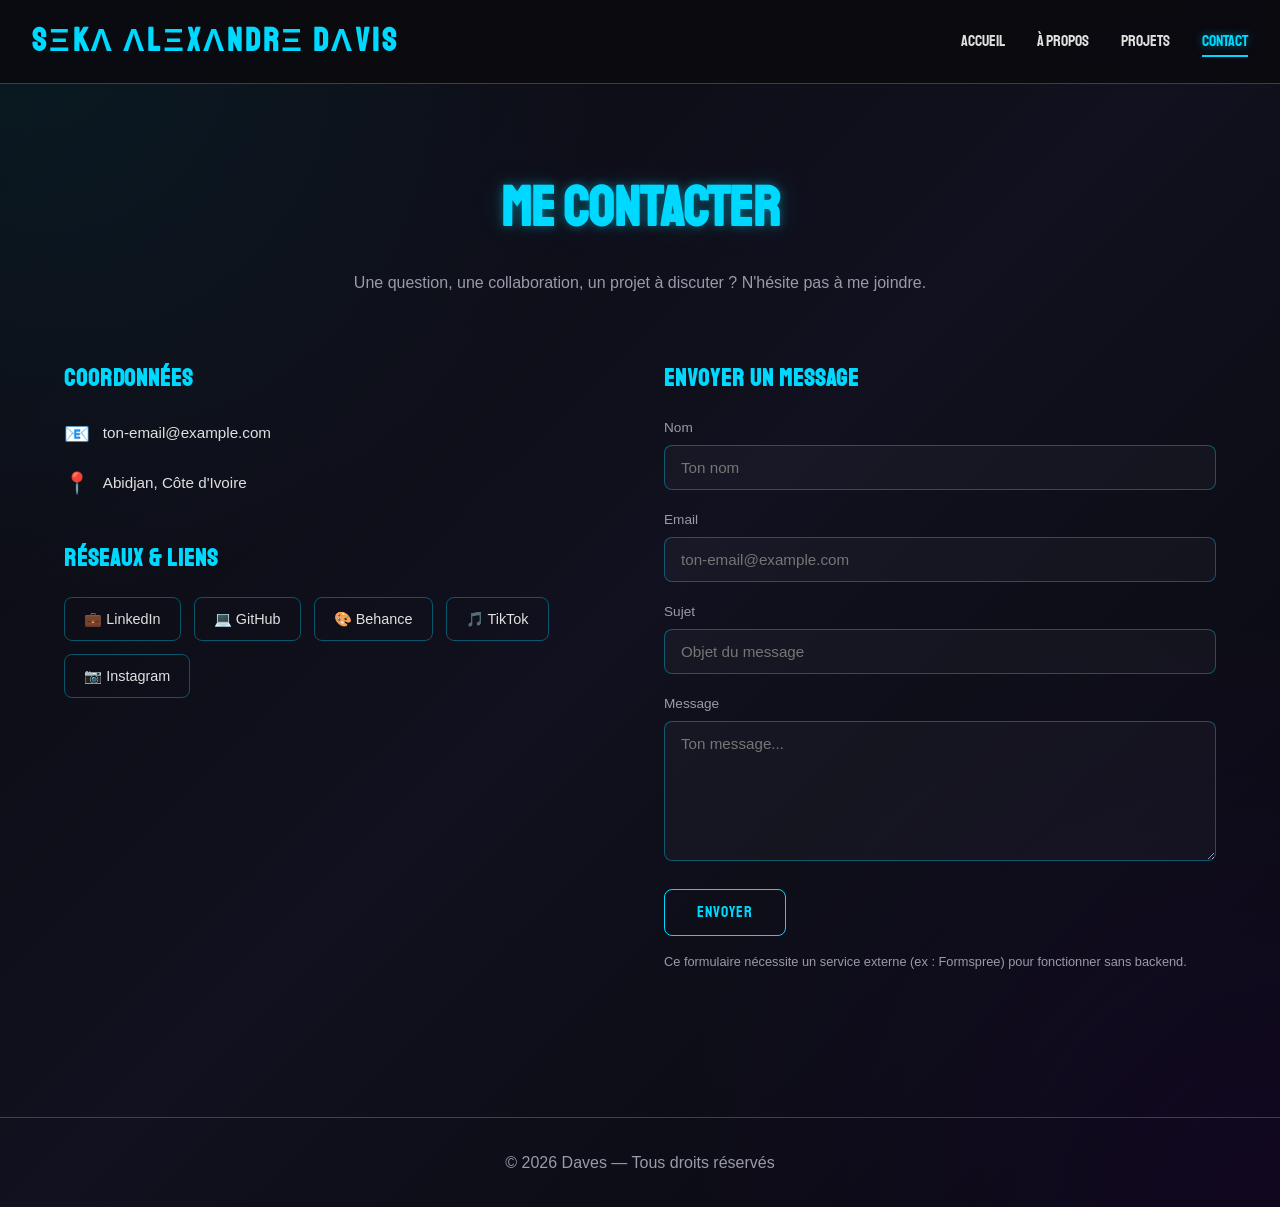
==== CONTACT.html @ 9a02a865 "first commit" ====
<!DOCTYPE html>
<html lang="fr">

<head>
    <!-- Page "Contact" : coordonnées, réseaux sociaux et formulaire de message -->
    <meta charset="UTF-8">
    <meta name="viewport" content="width=device-width, initial-scale=1.0">

    <title>Contact — Portfolio de Daves</title>

    <link rel="stylesheet" href="contact.css">

    <link rel="preconnect" href="https://fonts.googleapis.com">
    <link rel="preconnect" href="https://fonts.gstatic.com" crossorigin>

    <link href="https://fonts.googleapis.com/css2?family=Staatliches&display=swap" rel="stylesheet">
</head>

<body>

    <!-- En-tête avec titre et navigation (identique à index.html) -->
    <header>

        <h1 class="site-title">SΞKΛ ΛLΞXΛNDRΞ DΛVIS</h1>

        <nav class="main-nav">
            <ul>
                <li><a href="index.html">Accueil</a></li>
                <li><a href="EN-SAVOIR-PLUS.html">À propos</a></li>
                <li><a href="PROJETS.html">Projets</a></li>
                <li><a href="CONTACT.html" aria-current="page">Contact</a></li>
            </ul>
        </nav>

    </header>


    <!-- Contenu principal -->
    <main>

        <!-- Titre de la page -->
        <section class="page-header">
            <h2>Me contacter</h2>
            <p>Une question, une collaboration, un projet à discuter ? N'hésite pas à me joindre.</p>
        </section>

        <section class="contact-wrapper">

            <!-- Coordonnées et réseaux -->
            <div class="contact-info">

                <h3>Coordonnées</h3>

                <div class="contact-details">
                    <!-- Remplace par ta vraie adresse email -->
                    <div class="contact-item">
                        <span class="icon">📧</span>
                        <a href="mailto:ton-email@example.com">ton-email@example.com</a>
                    </div>

                    <div class="contact-item">
                        <span class="icon">📍</span>
                        <span>Abidjan, Côte d'Ivoire</span>
                    </div>

                    <!-- Optionnel : décommente et complète si tu veux partager un numéro -->
                    <!--
                    <div class="contact-item">
                        <span class="icon">📞</span>
                        <span>+225 00 00 00 00 00</span>
                    </div>
                    -->
                </div>

                <h3>Réseaux & liens</h3>

                <div class="social-links">
                    <!-- Remplace chaque href="#" par ton lien réel ; retire les lignes que tu n'utilises pas -->
                    <a href="#">💼 LinkedIn</a>
                    <a href="#">💻 GitHub</a>
                    <a href="#">🎨 Behance</a>
                    <a href="#">🎵 TikTok</a>
                    <a href="#">📷 Instagram</a>
                </div>

            </div>

            <!-- Formulaire de contact -->
            <div class="contact-form">

                <h3>Envoyer un message</h3>

                <!--
                    IMPORTANT : un site 100% HTML/CSS ne peut pas envoyer d'e-mail par lui-même.
                    Ce formulaire est prêt visuellement ; pour qu'il fonctionne réellement, deux options :
                    1) Remplace l'attribut action ci-dessous par l'URL fournie par un service gratuit
                       comme Formspree (https://formspree.io) ou Web3Forms.
                    2) En attendant, utilise simplement le lien e-mail ci-contre.
                -->
                <form action="#" method="POST">

                    <div>
                        <label for="nom">Nom</label>
                        <input type="text" id="nom" name="nom" placeholder="Ton nom" required>
                    </div>

                    <div>
                        <label for="email">Email</label>
                        <input type="email" id="email" name="email" placeholder="ton-email@example.com" required>
                    </div>

                    <div>
                        <label for="sujet">Sujet</label>
                        <input type="text" id="sujet" name="sujet" placeholder="Objet du message">
                    </div>

                    <div>
                        <label for="message">Message</label>
                        <textarea id="message" name="message" placeholder="Ton message..." required></textarea>
                    </div>

                    <button type="submit">Envoyer</button>

                </form>

                <p class="form-note">
                    Ce formulaire nécessite un service externe (ex : Formspree) pour fonctionner sans backend.
                </p>

            </div>

        </section>

    </main>


    <!-- Pied de page -->
    <footer>

        <p>&copy; 2026 Daves — Tous droits réservés</p>

    </footer>

</body>

</html>
---- contact.css ----
/* =========================
   VARIABLES
========================= */

:root {
    --bg-color: #0a0a0f;
    --bg-secondary: #11111a;
    --card-color: rgba(20, 20, 35, 0.75);

    --text-color: #e0e0e0;
    --text-muted: #9a9aa8;

    --accent-color: #00d9ff;
    --accent-secondary: #7a00ff;

    --border-color: rgba(0, 217, 255, 0.35);

    --max-width: 1200px;
}


/* =========================
   RESET
========================= */

* {
    box-sizing: border-box;
    margin: 0;
    padding: 0;
}

html {
    scroll-behavior: smooth;
}

body {
    min-height: 100vh;
    font-family: "Staatliches", Arial, sans-serif;

    background:
        radial-gradient(circle at top left, rgba(0, 217, 255, 0.08), transparent 35%),
        radial-gradient(circle at bottom right, rgba(122, 0, 255, 0.08), transparent 35%),
        linear-gradient(135deg, #0a0a0f, #11111f, #08080d);

    color: var(--text-color);
    line-height: 1.6;
}


/* =========================
   HEADER (identique sur toutes les pages)
========================= */

header {
    width: 100%;

    display: flex;
    justify-content: space-between;
    align-items: center;

    padding: 1rem 2rem;

    background: rgba(10, 10, 15, 0.9);

    border-bottom: 1px solid var(--border-color);

    position: sticky;
    top: 0;
    z-index: 1000;

    backdrop-filter: blur(10px);
}

.site-title {
    font-size: 2rem;
    letter-spacing: 3px;
    text-transform: uppercase;

    color: var(--accent-color);

    animation: colorChange 6s infinite alternate;

    cursor: default;
}

@keyframes colorChange {
    0% { color: #00d9ff; }
    25% { color: #ff00aa; }
    50% { color: #7a00ff; }
    75% { color: #00ff88; }
    100% { color: #00d9ff; }
}


/* =========================
   NAVIGATION
========================= */

.main-nav ul {
    list-style: none;
    display: flex;
    gap: 2rem;
}

.main-nav a {
    color: var(--text-color);
    text-decoration: none;
    font-size: 1rem;
    position: relative;

    transition:
        color 0.3s ease,
        text-shadow 0.3s ease;
}

.main-nav a::after {
    content: "";
    position: absolute;
    width: 0;
    height: 2px;
    left: 0;
    bottom: -6px;
    background: var(--accent-color);
    transition: width 0.3s ease;
}

.main-nav a:hover {
    color: var(--accent-color);
    text-shadow: 0 0 10px rgba(0, 217, 255, 0.5);
}

.main-nav a:hover::after {
    width: 100%;
}

/* Page actuelle (attribut aria-current="page" sur le lien "Contact") */
.main-nav a[aria-current="page"] {
    color: var(--accent-color);
    text-shadow: 0 0 10px rgba(0, 217, 255, 0.5);
}

.main-nav a[aria-current="page"]::after {
    width: 100%;
}


/* =========================
   CONTENU PRINCIPAL
========================= */

main {
    width: min(90%, var(--max-width));
    margin: auto;
}


/* =========================
   EN-TÊTE DE LA PAGE
========================= */

.page-header {
    padding: 5rem 1rem 2rem;
    text-align: center;
    animation: fadeIn 1s ease forwards;
}

.page-header h2 {
    font-size: clamp(2rem, 5vw, 3.5rem);
    color: var(--accent-color);
    margin-bottom: 1rem;

    text-shadow:
        0 0 10px rgba(0, 217, 255, 0.4),
        0 0 30px rgba(0, 217, 255, 0.15);
}

.page-header p {
    max-width: 700px;
    margin: 0 auto;
    font-family: Arial, sans-serif;
    color: var(--text-muted);
}

@keyframes fadeIn {
    from { opacity: 0; transform: translateY(25px); }
    to { opacity: 1; transform: translateY(0); }
}


/* =========================
   MISE EN PAGE (coordonnées + formulaire)
========================= */

.contact-wrapper {
    display: grid;
    grid-template-columns: 1fr 1fr;
    gap: 3rem;
    padding: 2rem 0 5rem;
    align-items: start;
}

.contact-info h3,
.contact-form h3 {
    color: var(--accent-color);
    font-size: 1.5rem;
    margin-bottom: 1.2rem;
    letter-spacing: 1px;
}


/* =========================
   COORDONNÉES
========================= */

.contact-details {
    display: flex;
    flex-direction: column;
    gap: 1rem;
    margin-bottom: 2.5rem;
}

.contact-item {
    display: flex;
    align-items: center;
    gap: 0.8rem;
    font-family: Arial, sans-serif;
    font-size: 0.95rem;
}

.contact-item a {
    color: var(--text-color);
    text-decoration: none;
    transition: color 0.3s ease;
}

.contact-item a:hover {
    color: var(--accent-color);
}

.contact-item .icon {
    font-size: 1.3rem;
}


/* Réseaux sociaux (liens à ajouter par Dave) */

.social-links {
    display: flex;
    flex-wrap: wrap;
    gap: 0.8rem;
}

.social-links a {
    display: inline-flex;
    align-items: center;
    gap: 0.5rem;
    padding: 0.6rem 1.2rem;

    border: 1px solid var(--border-color);
    border-radius: 8px;
    color: var(--text-color);
    text-decoration: none;

    font-family: Arial, sans-serif;
    font-size: 0.9rem;

    transition:
        border-color 0.3s ease,
        color 0.3s ease,
        transform 0.3s ease;
}

.social-links a:hover {
    border-color: var(--accent-color);
    color: var(--accent-color);
    transform: translateY(-3px);
}


/* =========================
   FORMULAIRE DE CONTACT
========================= */

.contact-form form {
    display: flex;
    flex-direction: column;
    gap: 1.2rem;
}

.contact-form label {
    display: block;
    font-family: Arial, sans-serif;
    font-size: 0.85rem;
    color: var(--text-muted);
    margin-bottom: 0.4rem;
}

.contact-form input,
.contact-form textarea {
    width: 100%;
    padding: 0.8rem 1rem;

    background: rgba(255, 255, 255, 0.03);
    border: 1px solid var(--border-color);
    border-radius: 8px;
    color: var(--text-color);

    font-family: Arial, sans-serif;
    font-size: 0.95rem;

    transition:
        border-color 0.3s ease,
        box-shadow 0.3s ease;
}

.contact-form input:focus,
.contact-form textarea:focus {
    outline: none;
    border-color: var(--accent-color);
    box-shadow: 0 0 10px rgba(0, 217, 255, 0.25);
}

.contact-form textarea {
    resize: vertical;
    min-height: 140px;
}

.contact-form button[type="submit"] {
    align-self: flex-start;
    padding: 0.8rem 2rem;

    border: 1px solid var(--accent-color);
    border-radius: 8px;
    background: transparent;
    color: var(--accent-color);

    font-family: "Staatliches", Arial, sans-serif;
    letter-spacing: 1px;
    font-size: 1rem;
    cursor: pointer;

    transition:
        background 0.3s ease,
        color 0.3s ease,
        transform 0.3s ease;
}

.contact-form button[type="submit"]:hover {
    background: var(--accent-color);
    color: #050509;
    transform: translateY(-3px);
}

.form-note {
    margin-top: 1rem;
    font-family: Arial, sans-serif;
    font-size: 0.8rem;
    color: var(--text-muted);
}


/* =========================
   FOOTER
========================= */

footer {
    text-align: center;
    padding: 2rem;
    margin-top: 4rem;

    border-top: 1px solid var(--border-color);
    color: var(--text-muted);
    font-family: Arial, sans-serif;
}


/* =========================
   RESPONSIVE
========================= */

@media (max-width: 768px) {

    header {
        flex-direction: column;
        gap: 1rem;
        padding: 1rem;
    }

    .site-title {
        font-size: 1.5rem;
        text-align: center;
    }

    .main-nav ul {
        gap: 1rem;
        flex-wrap: wrap;
        justify-content: center;
    }

    .main-nav a {
        font-size: 0.9rem;
    }

    .contact-wrapper {
        grid-template-columns: 1fr;
    }
}

@media (max-width: 480px) {

    .main-nav ul {
        gap: 0.7rem;
    }
}
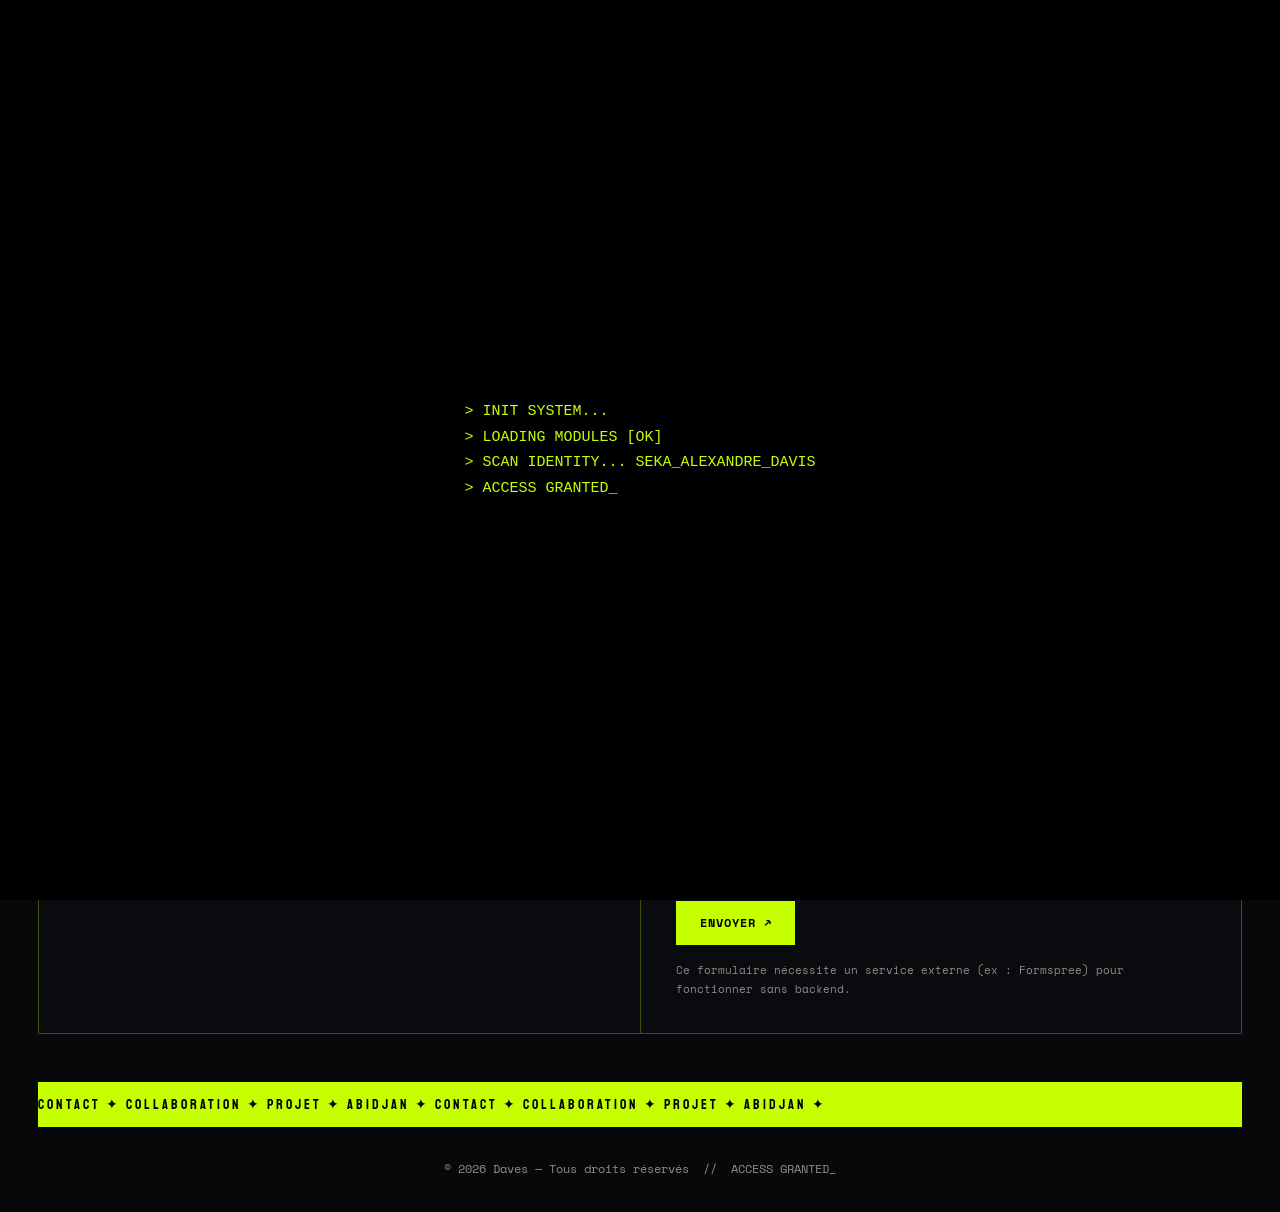
==== commit cc7b7cb8: "Mise à jour du site" ====
--- a/CONTACT.html
+++ b/CONTACT.html
@@ -1,146 +1,79 @@
 <!DOCTYPE html>
 <html lang="fr">
+<head>
+<meta charset="UTF-8">
+<meta name="viewport" content="width=device-width, initial-scale=1.0">
+<title>Contact — Portfolio de Daves</title>
+<link rel="preconnect" href="https://fonts.googleapis.com">
+<link rel="preconnect" href="https://fonts.gstatic.com" crossorigin>
+<link href="https://fonts.googleapis.com/css2?family=Space+Mono:wght@400;700&family=Staatliches&display=swap" rel="stylesheet">
+<link rel="stylesheet" href="cyber.css">
+</head>
+<body>
+<div id="boot"><pre></pre></div>
+<canvas id="rain"></canvas>
+<div id="cur"></div>
 
-<head>
-    <!-- Page "Contact" : coordonnées, réseaux sociaux et formulaire de message -->
-    <meta charset="UTF-8">
-    <meta name="viewport" content="width=device-width, initial-scale=1.0">
+<header>
+  <a href="index.html" class="logo">SAD_</a>
+  <nav class="main-nav"><ul>
+    <li><a href="index.html">Accueil</a></li>
+    <li><a href="EN-SAVOIR-PLUS.html">À propos</a></li>
+    <li><a href="PROJETS.html">Projets</a></li>
+    <li><a href="CONTACT.html" aria-current="page">Contact</a></li>
+  </ul></nav>
+  <div class="hd-right">
+    <div class="sys">SYS_TIME<br><b id="clock">--:--:--</b><br>UTC+0</div>
+    <a class="btn" href="CONTACT.html">Démarrer un projet ↗</a>
+  </div>
+</header>
 
-    <title>Contact — Portfolio de Daves</title>
+<main>
+  <section class="sec">
+    <div class="lbl"><i>/01</i>SUBSCRIBE TO SIGNAL</div>
+    <h2 style="font-size:clamp(2.4rem,6vw,4.5rem)" class="glitch" data-t="ME CONTACTER">ME CONTACTER</h2>
+    <p class="mut tagline" data-type="Une question, une collaboration, un projet ? Transmets le signal."><span></span></p>
+  </section>
 
-    <link rel="stylesheet" href="contact.css">
+  <section class="sec contact rv" style="padding:0">
+    <div>
+      <div class="lbl"><i>/02</i>COORDONNÉES</div>
+      <!-- Remplace par ta vraie adresse email -->
+      <div class="ci"><span>📧</span><a href="mailto:ton-email@example.com">ton-email@example.com</a></div>
+      <div class="ci"><span>📍</span><span>Abidjan, Côte d'Ivoire</span></div>
+      <!-- Optionnel : décommente pour un numéro
+      <div class="ci"><span>📞</span><span>+225 00 00 00 00 00</span></div> -->
 
-    <link rel="preconnect" href="https://fonts.googleapis.com">
-    <link rel="preconnect" href="https://fonts.gstatic.com" crossorigin>
+      <div class="lbl" style="margin-top:2rem"><i>/03</i>RÉSEAUX & LIENS</div>
+      <!-- Remplace chaque href="#" par ton lien réel ; retire ceux que tu n'utilises pas -->
+      <div class="links">
+        <a href="#" class="btn ghost" style="border-color:var(--line)">💼 LinkedIn</a>
+        <a href="#" class="btn ghost" style="border-color:var(--line)">💻 GitHub</a>
+        <a href="#" class="btn ghost" style="border-color:var(--line)">🎨 Behance</a>
+        <a href="#" class="btn ghost" style="border-color:var(--line)">🎵 TikTok</a>
+        <a href="#" class="btn ghost" style="border-color:var(--line)">📷 Instagram</a>
+      </div>
+      <span class="ok" style="margin-top:2rem">CHANNEL OPEN — ALL SYSTEMS OPERATIONAL</span>
+    </div>
 
-    <link href="https://fonts.googleapis.com/css2?family=Staatliches&display=swap" rel="stylesheet">
-</head>
+    <div>
+      <div class="lbl"><i>/04</i>ENVOYER UN MESSAGE</div>
+      <!-- Un site HTML/CSS seul ne peut pas envoyer d'e-mail : remplace action="#" par l'URL fournie par Formspree (formspree.io) ou Web3Forms. -->
+      <form action="#" method="POST">
+        <div><label for="nom">Nom</label><input type="text" id="nom" name="nom" placeholder="Ton nom" required></div>
+        <div><label for="email">Email</label><input type="email" id="email" name="email" placeholder="ton-email@example.com" required></div>
+        <div><label for="sujet">Sujet</label><input type="text" id="sujet" name="sujet" placeholder="Objet du message"></div>
+        <div><label for="message">Message</label><textarea id="message" name="message" placeholder="Ton message..." required></textarea></div>
+        <button type="submit" class="btn" style="align-self:flex-start">Envoyer ↗</button>
+      </form>
+      <p class="note">Ce formulaire nécessite un service externe (ex : Formspree) pour fonctionner sans backend.</p>
+    </div>
+  </section>
 
-<body>
+  <div class="ticker"><span>CONTACT ✦ COLLABORATION ✦ PROJET ✦ ABIDJAN ✦ CONTACT ✦ COLLABORATION ✦ PROJET ✦ ABIDJAN ✦ </span></div>
+</main>
 
-    <!-- En-tête avec titre et navigation (identique à index.html) -->
-    <header>
-
-        <h1 class="site-title">SΞKΛ ΛLΞXΛNDRΞ DΛVIS</h1>
-
-        <nav class="main-nav">
-            <ul>
-                <li><a href="index.html">Accueil</a></li>
-                <li><a href="EN-SAVOIR-PLUS.html">À propos</a></li>
-                <li><a href="PROJETS.html">Projets</a></li>
-                <li><a href="CONTACT.html" aria-current="page">Contact</a></li>
-            </ul>
-        </nav>
-
-    </header>
-
-
-    <!-- Contenu principal -->
-    <main>
-
-        <!-- Titre de la page -->
-        <section class="page-header">
-            <h2>Me contacter</h2>
-            <p>Une question, une collaboration, un projet à discuter ? N'hésite pas à me joindre.</p>
-        </section>
-
-        <section class="contact-wrapper">
-
-            <!-- Coordonnées et réseaux -->
-            <div class="contact-info">
-
-                <h3>Coordonnées</h3>
-
-                <div class="contact-details">
-                    <!-- Remplace par ta vraie adresse email -->
-                    <div class="contact-item">
-                        <span class="icon">📧</span>
-                        <a href="mailto:ton-email@example.com">ton-email@example.com</a>
-                    </div>
-
-                    <div class="contact-item">
-                        <span class="icon">📍</span>
-                        <span>Abidjan, Côte d'Ivoire</span>
-                    </div>
-
-                    <!-- Optionnel : décommente et complète si tu veux partager un numéro -->
-                    <!--
-                    <div class="contact-item">
-                        <span class="icon">📞</span>
-                        <span>+225 00 00 00 00 00</span>
-                    </div>
-                    -->
-                </div>
-
-                <h3>Réseaux & liens</h3>
-
-                <div class="social-links">
-                    <!-- Remplace chaque href="#" par ton lien réel ; retire les lignes que tu n'utilises pas -->
-                    <a href="#">💼 LinkedIn</a>
-                    <a href="#">💻 GitHub</a>
-                    <a href="#">🎨 Behance</a>
-                    <a href="#">🎵 TikTok</a>
-                    <a href="#">📷 Instagram</a>
-                </div>
-
-            </div>
-
-            <!-- Formulaire de contact -->
-            <div class="contact-form">
-
-                <h3>Envoyer un message</h3>
-
-                <!--
-                    IMPORTANT : un site 100% HTML/CSS ne peut pas envoyer d'e-mail par lui-même.
-                    Ce formulaire est prêt visuellement ; pour qu'il fonctionne réellement, deux options :
-                    1) Remplace l'attribut action ci-dessous par l'URL fournie par un service gratuit
-                       comme Formspree (https://formspree.io) ou Web3Forms.
-                    2) En attendant, utilise simplement le lien e-mail ci-contre.
-                -->
-                <form action="#" method="POST">
-
-                    <div>
-                        <label for="nom">Nom</label>
-                        <input type="text" id="nom" name="nom" placeholder="Ton nom" required>
-                    </div>
-
-                    <div>
-                        <label for="email">Email</label>
-                        <input type="email" id="email" name="email" placeholder="ton-email@example.com" required>
-                    </div>
-
-                    <div>
-                        <label for="sujet">Sujet</label>
-                        <input type="text" id="sujet" name="sujet" placeholder="Objet du message">
-                    </div>
-
-                    <div>
-                        <label for="message">Message</label>
-                        <textarea id="message" name="message" placeholder="Ton message..." required></textarea>
-                    </div>
-
-                    <button type="submit">Envoyer</button>
-
-                </form>
-
-                <p class="form-note">
-                    Ce formulaire nécessite un service externe (ex : Formspree) pour fonctionner sans backend.
-                </p>
-
-            </div>
-
-        </section>
-
-    </main>
-
-
-    <!-- Pied de page -->
-    <footer>
-
-        <p>&copy; 2026 Daves — Tous droits réservés</p>
-
-    </footer>
-
+<footer>&copy; 2026 Daves — Tous droits réservés &nbsp;//&nbsp; ACCESS GRANTED_</footer>
+<script src="cyber.js"></script>
 </body>
-
-</html>+</html>
--- a/cyber.css
+++ b/cyber.css
@@ -0,0 +1,114 @@
+/* ===== CYBER BRUTALISM — style commun à toutes les pages ===== */
+:root{--bg:#07080a;--panel:#0c0e11;--lime:#c6ff00;--txt:#e6e8e0;--mut:#8b8f84;--line:rgba(198,255,0,.28);--max:1280px}
+*{box-sizing:border-box;margin:0;padding:0}
+html{scroll-behavior:smooth}
+body{background:var(--bg);color:var(--txt);font-family:"Space Mono",monospace;font-size:14px;line-height:1.7;overflow-x:hidden;
+background-image:linear-gradient(var(--line) 1px,transparent 1px),linear-gradient(90deg,var(--line) 1px,transparent 1px);background-size:80px 80px;background-attachment:fixed;background-blend-mode:soft-light}
+body::before{content:"";position:fixed;inset:0;background:rgba(7,8,10,.93);z-index:-2}
+#rain{position:fixed;inset:0;z-index:-1;opacity:.18;pointer-events:none}
+body::after{content:"";position:fixed;inset:0;pointer-events:none;z-index:9998;background:repeating-linear-gradient(0deg,rgba(0,0,0,.18) 0 1px,transparent 1px 3px);animation:flick 6s infinite}
+@keyframes flick{0%,96%,100%{opacity:1}97%{opacity:.6}98%{opacity:1}99%{opacity:.7}}
+a{color:inherit;text-decoration:none}
+h1,h2,h3{font-family:"Staatliches",sans-serif;font-weight:400;text-transform:uppercase;letter-spacing:2px}
+.lime{color:var(--lime)}.mut{color:var(--mut)}
+/* boot */
+#boot{position:fixed;inset:0;background:#000;z-index:99999;display:flex;align-items:center;justify-content:center;color:var(--lime);font-size:15px;transition:opacity .6s,visibility .6s}
+#boot.off{opacity:0;visibility:hidden}
+#boot pre{white-space:pre-wrap;max-width:90vw}
+/* header */
+header{position:sticky;top:0;z-index:1000;display:flex;align-items:stretch;justify-content:space-between;background:rgba(7,8,10,.92);border-bottom:1px solid var(--line);backdrop-filter:blur(8px)}
+.logo{background:var(--lime);color:#000;font-family:"Staatliches";font-size:1.5rem;letter-spacing:3px;padding:.7rem 1.3rem;margin:.6rem 1.2rem;animation:pulse 3s infinite}
+@keyframes pulse{50%{box-shadow:0 0 22px rgba(198,255,0,.6)}}
+.main-nav{display:flex;align-items:center}
+.main-nav ul{list-style:none;display:flex;gap:1.6rem;align-items:center}
+.main-nav li+li::before{content:"+";color:var(--lime);margin-right:1.6rem}
+.main-nav a{font-size:.8rem;text-transform:uppercase;letter-spacing:2px;position:relative;padding:.3rem 0}
+.main-nav a::after{content:"";position:absolute;left:0;bottom:0;height:2px;width:0;background:var(--lime);transition:width .3s}
+.main-nav a:hover,.main-nav a[aria-current]{color:var(--lime)}
+.main-nav a:hover::after,.main-nav a[aria-current]::after{width:100%}
+.hd-right{display:flex;align-items:center;gap:1rem}
+.sys{border-left:1px solid var(--line);padding:.5rem 1rem;font-size:.7rem;line-height:1.4;color:var(--mut)}.sys b{color:var(--txt);font-weight:400}
+.btn{display:inline-flex;align-items:center;gap:.8rem;background:var(--lime);color:#000;padding:.8rem 1.4rem;font-size:.75rem;text-transform:uppercase;letter-spacing:1px;font-weight:700;border:1px solid var(--lime);transition:.25s;position:relative;overflow:hidden;cursor:pointer;font-family:inherit}
+.btn:hover{background:transparent;color:var(--lime);box-shadow:0 0 22px rgba(198,255,0,.4);transform:translate(-3px,-3px)}
+.btn.ghost{background:transparent;color:var(--txt);border-color:transparent}.btn.ghost:hover{color:var(--lime);border-color:var(--lime)}
+.hd-right .btn{margin-right:1.2rem}
+main{width:min(94%,var(--max));margin:auto}
+/* sections numérotées */
+.sec{border:1px solid var(--line);margin-top:-1px;padding:2rem;position:relative;background:rgba(12,14,17,.7)}
+.sec::before,.sec::after{content:"+";position:absolute;color:var(--lime);font-size:1rem;top:-.7rem;background:var(--bg);line-height:1}
+.sec::before{left:-.4rem}.sec::after{right:-.4rem}
+.lbl{font-size:.8rem;color:var(--mut);letter-spacing:2px;margin-bottom:1.5rem}.lbl i{color:var(--lime);font-style:normal;margin-right:1rem}
+/* hero */
+.hero{display:grid;grid-template-columns:1.1fr 1fr;padding:0;min-height:82vh}
+.hero-l{padding:4rem 3rem;display:flex;flex-direction:column;justify-content:center;gap:1.4rem}
+.hero h2{font-size:clamp(3rem,8vw,6.5rem);line-height:.95;letter-spacing:4px;position:relative}
+.glitch{position:relative;display:inline-block}
+.glitch::before,.glitch::after{content:attr(data-t);position:absolute;left:0;top:0;width:100%;overflow:hidden}
+.glitch::before{color:var(--lime);animation:gl1 2.6s infinite steps(1);clip-path:inset(0 0 60% 0)}
+.glitch::after{color:#ff2bd6;animation:gl2 3.1s infinite steps(1);clip-path:inset(60% 0 0 0)}
+@keyframes gl1{0%,90%{transform:none}92%{transform:translate(-5px,2px)}95%{transform:translate(5px,-2px)}}
+@keyframes gl2{0%,85%{transform:none}87%{transform:translate(5px,-2px)}93%{transform:translate(-4px,2px)}}
+.tagline{color:var(--lime);font-size:1.15rem;font-weight:700;text-transform:uppercase;min-height:3.4rem}
+.tagline::after{content:"█";animation:blink .8s infinite}@keyframes blink{50%{opacity:0}}
+.hero-l p{max-width:460px;color:var(--txt);font-size:.85rem}
+.hero-btns{display:flex;gap:1rem;flex-wrap:wrap;margin-top:.5rem}
+/* portrait hacker */
+.hero-r{border-left:1px solid var(--line);display:flex;align-items:center;justify-content:center;padding:2rem;position:relative}
+.scan{position:relative;width:min(420px,100%);aspect-ratio:3/4;overflow:hidden;border:1px solid var(--line);background:#000;transform-style:preserve-3d;transition:transform .15s}
+.scan img{position:absolute;inset:0;width:100%;height:100%;object-fit:cover}
+.scan .p-base{filter:grayscale(1) contrast(1.5) brightness(.85)}
+.scan .gl{filter:grayscale(1) contrast(1.6) sepia(1) hue-rotate(35deg) saturate(6);mix-blend-mode:screen;opacity:.8}
+.scan .gl.a{animation:sl1 3s infinite steps(1)}.scan .gl.b{animation:sl2 2.3s infinite steps(1);filter:grayscale(1) contrast(1.6) sepia(1) hue-rotate(260deg) saturate(5)}
+@keyframes sl1{0%,100%{clip-path:inset(100% 0 0 0)}10%{clip-path:inset(20% 0 65% 0);transform:translateX(-12px)}30%{clip-path:inset(55% 0 30% 0);transform:translateX(14px)}50%{clip-path:inset(100% 0 0 0)}70%{clip-path:inset(8% 0 80% 0);transform:translateX(10px)}85%{clip-path:inset(75% 0 10% 0);transform:translateX(-14px)}}
+@keyframes sl2{0%,100%{clip-path:inset(100% 0 0 0)}20%{clip-path:inset(40% 0 45% 0);transform:translateX(10px)}45%{clip-path:inset(100% 0 0 0)}60%{clip-path:inset(65% 0 20% 0);transform:translateX(-10px)}}
+.mesh{position:absolute;inset:0;background:repeating-linear-gradient(0deg,rgba(198,255,0,.35) 0 1px,transparent 1px 9px),repeating-linear-gradient(90deg,rgba(198,255,0,.25) 0 1px,transparent 1px 9px);mix-blend-mode:overlay;-webkit-mask-image:radial-gradient(circle at 50% 45%,#000 20%,transparent 75%);mask-image:radial-gradient(circle at 50% 45%,#000 20%,transparent 75%)}
+.beam{position:absolute;left:0;right:0;height:14%;background:linear-gradient(transparent,rgba(198,255,0,.45),transparent);animation:beam 3.4s linear infinite}
+@keyframes beam{from{top:-15%}to{top:105%}}
+.blk{position:absolute;background:var(--lime);animation:blk 2.8s infinite steps(1)}
+.blk.k1{width:18%;height:5%;left:8%;top:38%}.blk.k2{width:9%;height:9%;right:12%;top:22%;animation-delay:.7s}.blk.k3{width:24%;height:4%;right:4%;top:62%;animation-delay:1.4s}
+@keyframes blk{0%,60%{opacity:0}62%,70%{opacity:1}72%,85%{opacity:0}88%{opacity:1}92%{opacity:0}}
+.tag{position:absolute;font-size:.65rem;color:var(--txt);z-index:3;letter-spacing:1px}.tag.t1{top:.7rem;left:.8rem}.tag.t2{bottom:.7rem;right:.8rem;color:var(--lime)}
+.coords{position:absolute;bottom:2.4rem;right:.8rem;background:rgba(198,255,0,.12);border:1px solid var(--lime);color:var(--lime);padding:.4rem .7rem;font-size:.65rem;line-height:1.4;z-index:3}
+/* principes / domaines */
+.cards{display:grid;grid-template-columns:repeat(auto-fit,minmax(200px,1fr));gap:1.5rem}
+.card{border:1px solid var(--line);padding:1.4rem;background:var(--panel);transition:.3s;position:relative}
+.card:hover{border-color:var(--lime);transform:translateY(-8px);box-shadow:0 0 28px rgba(198,255,0,.15),inset 0 0 20px rgba(198,255,0,.05)}
+.card h3{color:var(--lime);font-size:1.3rem;margin-bottom:.6rem}.card p{color:var(--mut);font-size:.78rem}
+.card .ic{font-size:1.6rem;display:block;margin-bottom:.6rem}
+/* projets */
+.media{aspect-ratio:16/10;border:1px dashed var(--line);display:flex;flex-direction:column;align-items:center;justify-content:center;gap:.3rem;color:var(--mut);font-size:.72rem;text-align:center;background:repeating-linear-gradient(45deg,transparent 0 10px,rgba(198,255,0,.04) 10px 20px)}
+.media strong{color:var(--lime);font-family:"Staatliches";letter-spacing:2px;font-weight:400;font-size:1rem}
+.tags{display:flex;flex-wrap:wrap;gap:.5rem;margin:.8rem 0}.tags span{border:1px solid var(--line);padding:.1rem .7rem;font-size:.68rem;color:var(--lime)}
+.links{display:flex;gap:.7rem;flex-wrap:wrap;margin-top:1rem}.links .btn{padding:.6rem 1rem;font-size:.68rem}
+.links .dash{background:transparent;color:var(--mut);border:1px dashed var(--mut)}
+/* à propos */
+.about{display:grid;grid-template-columns:340px 1fr;gap:3rem;align-items:start}
+.about .scan{width:100%}
+.about p{margin-bottom:1rem}.about strong{color:var(--lime)}
+.tl{border-left:2px solid var(--lime);padding:0 0 1.5rem 1.5rem;position:relative}
+.tl::before{content:"";position:absolute;left:-7px;top:.4rem;width:12px;height:12px;background:var(--lime);animation:pulse 2s infinite}
+.tl small{color:var(--lime);letter-spacing:2px;text-transform:uppercase}.tl h3{font-size:1.4rem}.tl p{color:var(--mut);font-size:.8rem}
+.bars div{margin-bottom:.8rem}.bars span{display:flex;justify-content:space-between;font-size:.72rem}
+.bar{height:6px;background:#1a1d22;margin-top:.2rem}.bar i{display:block;height:100%;width:0;background:var(--lime);box-shadow:0 0 10px var(--lime);transition:width 1.6s cubic-bezier(.2,.8,.2,1)}
+/* contact */
+.contact{display:grid;grid-template-columns:1fr 1fr}.contact>div{padding:2.2rem}.contact>div+div{border-left:1px solid var(--line)}
+.ci{display:flex;gap:.8rem;margin-bottom:1rem}.ci a:hover{color:var(--lime)}
+form{display:flex;flex-direction:column;gap:1rem}
+label{font-size:.7rem;color:var(--mut);text-transform:uppercase;letter-spacing:2px}
+input,textarea{width:100%;background:#050607;border:1px solid var(--line);color:var(--txt);padding:.8rem;font-family:inherit;transition:.25s}
+input:focus,textarea:focus{outline:none;border-color:var(--lime);box-shadow:0 0 14px rgba(198,255,0,.25)}
+textarea{min-height:140px;resize:vertical}
+.note{font-size:.68rem;color:var(--mut);margin-top:1rem}
+/* statut + ticker + footer */
+.status{display:grid;grid-template-columns:repeat(auto-fit,minmax(260px,1fr))}.status>div{padding:2rem;border-right:1px solid var(--line)}
+.row{display:flex;align-items:center;gap:1rem;font-size:.72rem;margin:.5rem 0}.row b{width:90px;color:var(--lime);font-weight:400}.row .bar{flex:1;margin:0}.row em{font-style:normal}
+.ok{border:1px solid var(--lime);background:rgba(198,255,0,.1);color:var(--lime);padding:.4rem .8rem;font-size:.7rem;margin-top:1rem;display:inline-block}
+.ticker{overflow:hidden;white-space:nowrap;border-block:1px solid var(--line);margin-top:3rem;padding:.6rem 0;background:var(--lime);color:#000;font-family:"Staatliches";letter-spacing:3px}
+.ticker span{display:inline-block;animation:tick 22s linear infinite}@keyframes tick{to{transform:translateX(-50%)}}
+footer{text-align:center;padding:2rem;color:var(--mut);font-size:.75rem}
+/* reveal */
+.rv{opacity:0;transform:translateY(30px);transition:opacity .8s,transform .8s}.rv.in{opacity:1;transform:none}
+#cur{position:fixed;width:18px;height:18px;border:1px solid var(--lime);pointer-events:none;z-index:99998;transform:translate(-50%,-50%);transition:width .2s,height .2s,background .2s;mix-blend-mode:difference}
+#cur.h{width:46px;height:46px;background:rgba(198,255,0,.25)}
+@media(max-width:860px){header{flex-direction:column;align-items:center}.hd-right{display:none}.main-nav ul{flex-wrap:wrap;justify-content:center;gap:.8rem}.main-nav li+li::before{margin-right:.8rem}.hero,.about,.contact{grid-template-columns:1fr}.hero-r,.contact>div+div{border-left:0;border-top:1px solid var(--line)}.hero-l{padding:2rem 1.2rem}#cur{display:none}}
+@media(prefers-reduced-motion:reduce){*,::before,::after{animation:none!important;transition:none!important}.rv{opacity:1;transform:none}}
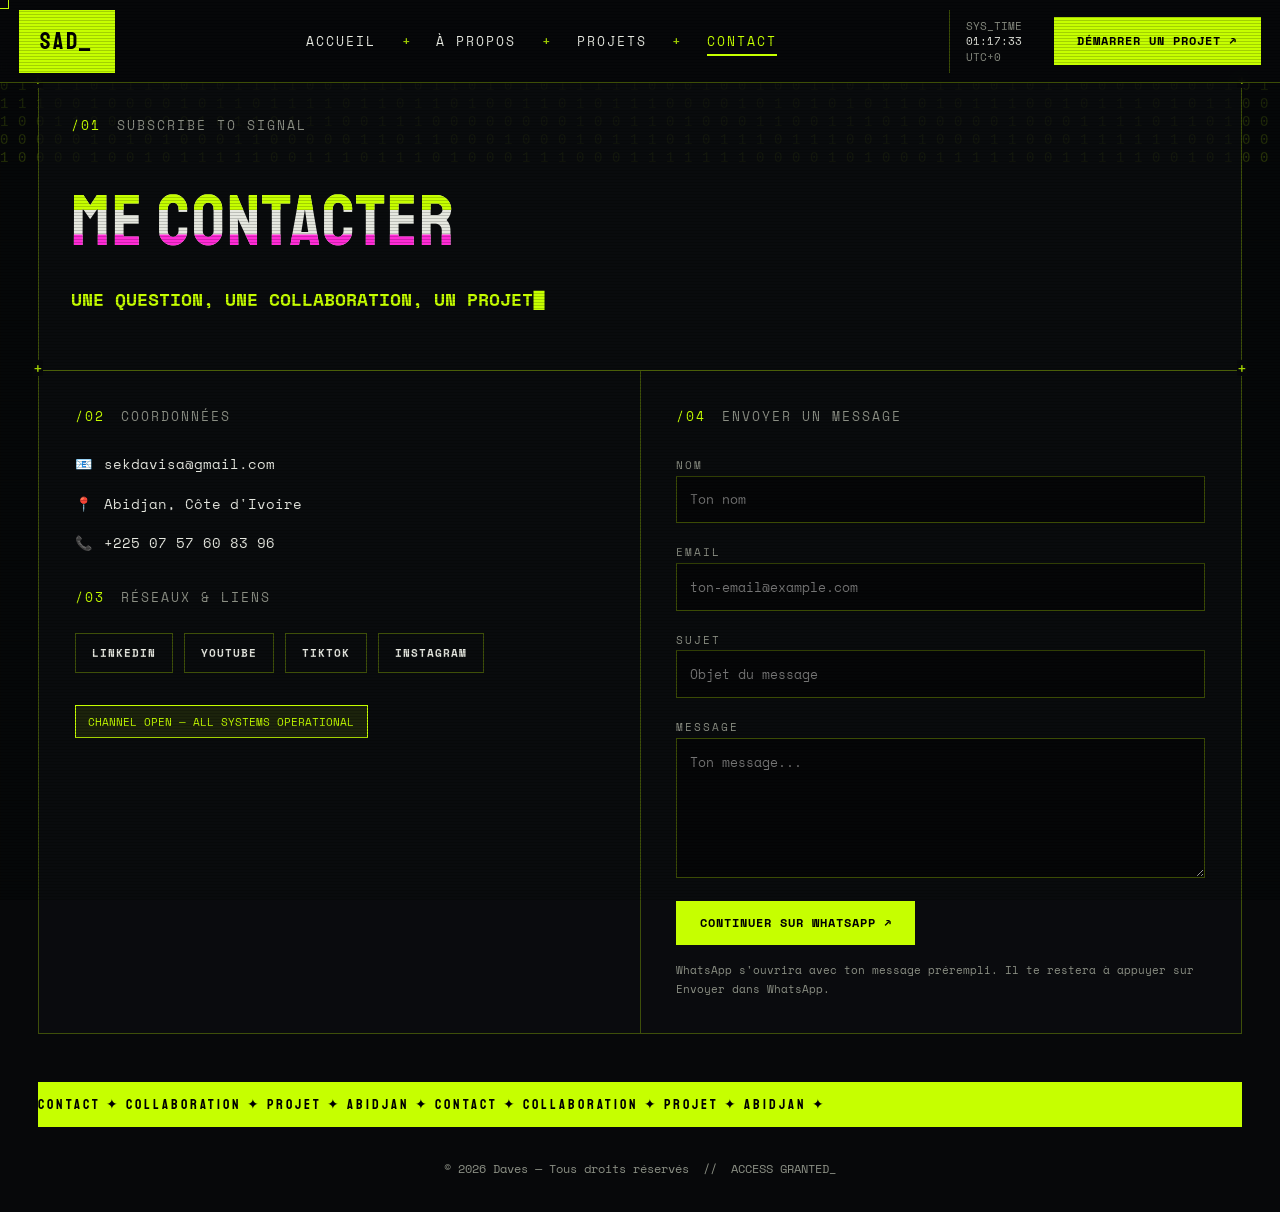
==== commit 7bdf27a1: "Connecte le formulaire de contact à WhatsApp Co-authored-by: Copilot <223556219+Copilot@users.norepl" ====
--- a/CONTACT.html
+++ b/CONTACT.html
@@ -39,34 +39,31 @@
     <div>
       <div class="lbl"><i>/02</i>COORDONNÉES</div>
       <!-- Remplace par ta vraie adresse email -->
-      <div class="ci"><span>📧</span><a href="mailto:ton-email@example.com">ton-email@example.com</a></div>
+      <div class="ci"><span>📧</span><a href="mailto:sekdavisa@gmail.com">sekdavisa@gmail.com</a></div>
       <div class="ci"><span>📍</span><span>Abidjan, Côte d'Ivoire</span></div>
-      <!-- Optionnel : décommente pour un numéro
-      <div class="ci"><span>📞</span><span>+225 00 00 00 00 00</span></div> -->
+      <div class="ci"><span>📞</span><span><a href="tel:+2250757608396">+225 07 57 60 83 96</a></span></div>
 
       <div class="lbl" style="margin-top:2rem"><i>/03</i>RÉSEAUX & LIENS</div>
       <!-- Remplace chaque href="#" par ton lien réel ; retire ceux que tu n'utilises pas -->
       <div class="links">
-        <a href="#" class="btn ghost" style="border-color:var(--line)">💼 LinkedIn</a>
-        <a href="#" class="btn ghost" style="border-color:var(--line)">💻 GitHub</a>
-        <a href="#" class="btn ghost" style="border-color:var(--line)">🎨 Behance</a>
-        <a href="#" class="btn ghost" style="border-color:var(--line)">🎵 TikTok</a>
-        <a href="#" class="btn ghost" style="border-color:var(--line)">📷 Instagram</a>
+        <a href="#" class="btn ghost" style="border-color:var(--line)">LinkedIn</a>
+        <a href="#" class="btn ghost" style="border-color:var(--line)">YOUTUBE</a>
+        <a href="#" class="btn ghost" style="border-color:var(--line)">TikTok</a>
+        <a href="#" class="btn ghost" style="border-color:var(--line)">Instagram</a>
       </div>
       <span class="ok" style="margin-top:2rem">CHANNEL OPEN — ALL SYSTEMS OPERATIONAL</span>
     </div>
 
     <div>
       <div class="lbl"><i>/04</i>ENVOYER UN MESSAGE</div>
-      <!-- Un site HTML/CSS seul ne peut pas envoyer d'e-mail : remplace action="#" par l'URL fournie par Formspree (formspree.io) ou Web3Forms. -->
-      <form action="#" method="POST">
+      <form id="whatsapp-form" method="post">
         <div><label for="nom">Nom</label><input type="text" id="nom" name="nom" placeholder="Ton nom" required></div>
         <div><label for="email">Email</label><input type="email" id="email" name="email" placeholder="ton-email@example.com" required></div>
         <div><label for="sujet">Sujet</label><input type="text" id="sujet" name="sujet" placeholder="Objet du message"></div>
         <div><label for="message">Message</label><textarea id="message" name="message" placeholder="Ton message..." required></textarea></div>
-        <button type="submit" class="btn" style="align-self:flex-start">Envoyer ↗</button>
+        <button type="submit" class="btn" style="align-self:flex-start">Continuer sur WhatsApp ↗</button>
       </form>
-      <p class="note">Ce formulaire nécessite un service externe (ex : Formspree) pour fonctionner sans backend.</p>
+      <p class="note">WhatsApp s'ouvrira avec ton message prérempli. Il te restera à appuyer sur Envoyer dans WhatsApp.</p>
     </div>
   </section>
 
